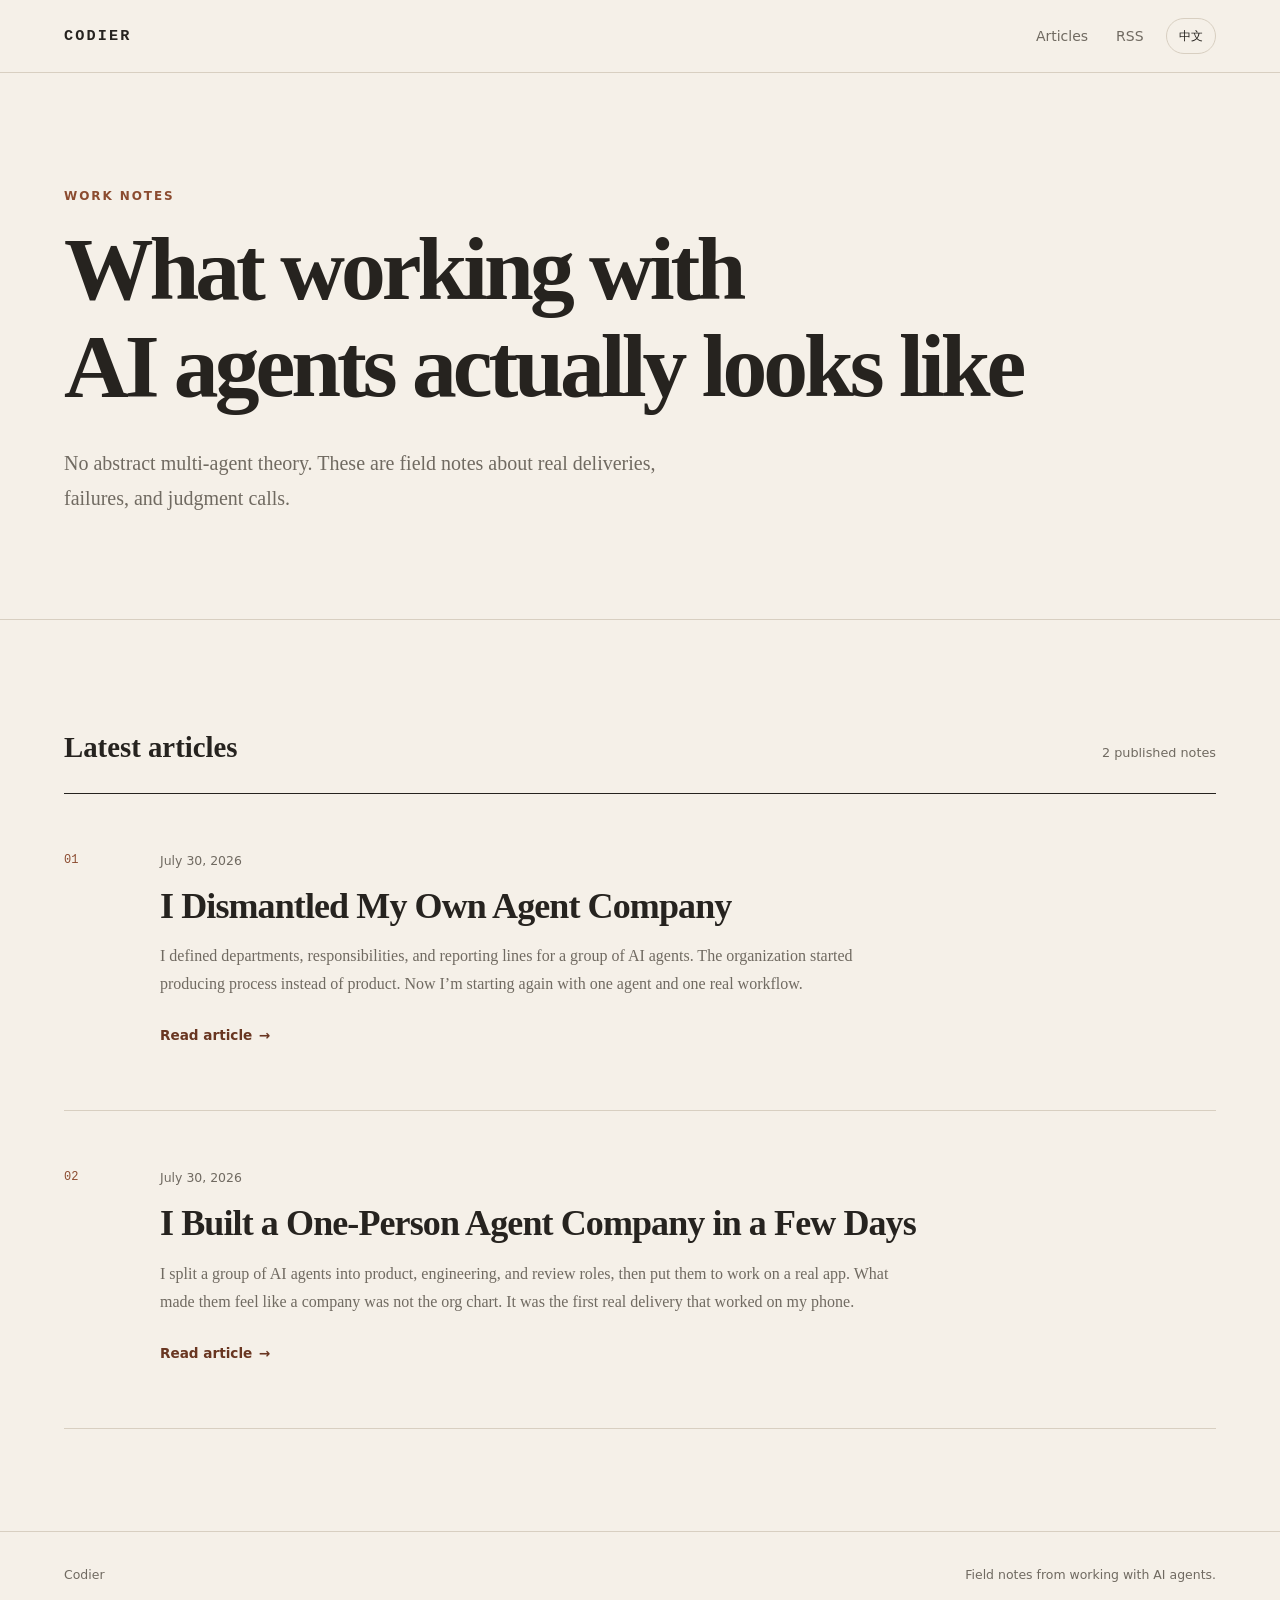
==== en/index.html @ 63febeb6 "deploy: publish bilingual Codier blog" ====
<!DOCTYPE html><html lang="en" data-current-language="en"><head><meta charset="UTF-8"><meta name="viewport" content="width=device-width, initial-scale=1"><meta name="theme-color" content="#f5f0e8"><meta name="description" content="Field notes from building and working with AI agents: real deliveries, failures, and judgment calls."><meta name="generator" content="Astro v7.1.6"><link rel="canonical" href="https://codier.github.io/en/"><link rel="alternate" hreflang="en" href="https://codier.github.io/en/"><link rel="alternate" hreflang="zh-CN" href="https://codier.github.io/"><link rel="alternate" hreflang="x-default" href="https://codier.github.io/"><link rel="icon" href="/favicon.svg" type="image/svg+xml"><link rel="alternate" type="application/rss+xml" title="Codier English RSS" href="/en/rss.xml"><meta property="og:site_name" content="Codier"><meta property="og:type" content="website"><meta property="og:locale" content="en_US"><meta property="og:title" content="Codier · Working with AI agents"><meta property="og:description" content="Field notes from building and working with AI agents: real deliveries, failures, and judgment calls."><meta property="og:url" content="https://codier.github.io/en/"><title>Codier · Working with AI agents</title><link rel="stylesheet" href="/_astro/BaseLayout.C0Il_AHh.css"></head><body data-alternate-path="/"><a class="skip-link" href="#main-content">Skip to content</a><header class="site-header"><div class="header-inner"><a class="wordmark" href="/en/" aria-label="Codier home">Codier</a><div class="header-actions"><nav aria-label="Main navigation"><a href="/en/#articles">Articles</a><a href="/en/rss.xml">RSS</a></nav><a class="language-switch" href="/#language-zh" hreflang="zh-CN" data-language-switch="zh" aria-label="切换到中文">中文</a></div></div></header><main id="main-content"><section class="hero"><div class="hero-inner"><p class="eyebrow">Work notes</p><h1>What working with<br>AI agents actually looks like</h1><p class="hero-intro">No abstract multi-agent theory. These are field notes about real deliveries, failures, and judgment calls.</p></div></section><section class="article-list-section" id="articles" aria-labelledby="articles-title"><div class="section-heading"><h2 id="articles-title">Latest articles</h2><p>2 published notes</p></div><ol class="article-list"><li><article class="article-card"><a href="/en/posts/dismantling-my-agent-company/" aria-label="Read: I Dismantled My Own Agent Company"><span class="article-number" aria-hidden="true">01</span><div class="article-card-body"><time datetime="2026-07-30T00:00:00.000Z">July 30, 2026</time><h3>I Dismantled My Own Agent Company</h3><p>I defined departments, responsibilities, and reporting lines for a group of AI agents. The organization started producing process instead of product. Now I’m starting again with one agent and one real workflow.</p><span class="read-more">Read article <span aria-hidden="true">→</span></span></div></a></article></li><li><article class="article-card"><a href="/en/posts/one-person-agent-company/" aria-label="Read: I Built a One-Person Agent Company in a Few Days"><span class="article-number" aria-hidden="true">02</span><div class="article-card-body"><time datetime="2026-07-30T00:00:00.000Z">July 30, 2026</time><h3>I Built a One-Person Agent Company in a Few Days</h3><p>I split a group of AI agents into product, engineering, and review roles, then put them to work on a real app. What made them feel like a company was not the org chart. It was the first real delivery that worked on my phone.</p><span class="read-more">Read article <span aria-hidden="true">→</span></span></div></a></article></li></ol></section></main><footer class="site-footer"><div><span>Codier</span><span>Field notes from working with AI agents.</span></div></footer><script>(function(){const lang = "en";
const alternatePath = "/";

      (() => {
        const storageKey = 'codier-language';
        const currentLanguage = lang;
        const counterpart = alternatePath;
        let preference = null;

        try {
          preference = localStorage.getItem(storageKey);
        } catch {
          preference = null;
        }

        const explicitLanguage = location.hash === '#language-zh'
          ? 'zh'
          : location.hash === '#language-en' ? 'en' : null;

        if (explicitLanguage) {
          try {
            localStorage.setItem(storageKey, explicitLanguage);
            preference = explicitLanguage;
          } catch {
            preference = explicitLanguage;
          }
        }

        const browserLanguage = (navigator.languages?.[0] || navigator.language || '').toLowerCase();
        const desiredLanguage = explicitLanguage || (preference === 'zh' || preference === 'en'
          ? preference
          : browserLanguage.startsWith('zh') ? 'zh' : 'en');

        if (desiredLanguage !== currentLanguage) {
          location.replace(counterpart);
          return;
        }

        document.querySelector('[data-language-switch]')?.addEventListener('click', (event) => {
          const target = event.currentTarget.getAttribute('data-language-switch');
          if (target !== 'zh' && target !== 'en') return;
          try {
            localStorage.setItem(storageKey, target);
          } catch {
            // The normal language link still works when storage is unavailable.
          }
        });
      })();
    })();</script></body></html>
---- _astro/BaseLayout.C0Il_AHh.css ----
:root{color-scheme:light;--paper:#f5f0e8;--paper-deep:#ece4d7;--surface:#fbf8f2;--ink:#26231f;--muted:#706a61;--line:#d8cfc1;--accent:#8b4b2f;--accent-dark:#693621;--max-width:72rem;--reading-width:43rem;font-synthesis:none;text-rendering:optimizelegibility;font-family:ui-serif,Songti SC,Noto Serif CJK SC,STSong,SimSun,serif}*,:before,:after{box-sizing:border-box}html{scroll-behavior:smooth;scroll-padding-top:5rem}body{background:var(--paper);min-width:20rem;color:var(--ink);-webkit-font-smoothing:antialiased;overflow-wrap:break-word;margin:0;font-size:1rem;line-height:1.75}a{color:var(--accent-dark);text-underline-offset:.2em;text-decoration-thickness:.08em}a:hover{color:var(--accent)}a:focus-visible,button:focus-visible,audio:focus-visible{outline:3px solid var(--accent);outline-offset:4px;border-radius:.15rem}.skip-link{z-index:100;background:var(--ink);color:#fff;padding:.65rem 1rem;position:fixed;top:.75rem;left:.75rem;transform:translateY(-200%)}.skip-link:focus{transform:translateY(0)}.site-header{border-bottom:1px solid var(--line)}.header-inner,.site-footer>div{width:min(calc(100% - 2rem), var(--max-width));margin-inline:auto}.header-inner{justify-content:space-between;align-items:center;gap:1rem;min-height:4.5rem;display:flex}.wordmark{min-height:2.75rem;color:var(--ink);letter-spacing:.14em;text-transform:uppercase;align-items:center;font-family:ui-monospace,SFMono-Regular,Menlo,Consolas,monospace;font-size:.95rem;font-weight:700;text-decoration:none;display:inline-flex}nav{gap:.25rem;display:flex}.header-actions{align-items:center;gap:.65rem;display:flex}.language-switch{border:1px solid var(--line);min-height:2.2rem;color:var(--ink);border-radius:999px;justify-content:center;align-items:center;padding:.2rem .75rem;font-family:ui-sans-serif,system-ui,sans-serif;font-size:.78rem;font-weight:650;line-height:1;text-decoration:none;display:inline-flex}.language-switch:hover{border-color:var(--accent);background:var(--surface)}nav a{min-width:2.75rem;min-height:2.75rem;color:var(--muted);justify-content:center;align-items:center;padding-inline:.75rem;font-family:ui-sans-serif,system-ui,sans-serif;font-size:.875rem;text-decoration:none;display:inline-flex}.hero{border-bottom:1px solid var(--line)}.hero-inner{width:min(calc(100% - 2rem), var(--max-width));margin-inline:auto;padding:clamp(4rem,9vw,8.5rem) 0 clamp(3.5rem,8vw,7rem)}.eyebrow{color:var(--accent);letter-spacing:.16em;text-transform:uppercase;margin:0 0 1rem;font-family:ui-sans-serif,system-ui,sans-serif;font-size:.75rem;font-weight:700;line-height:1.4}.hero h1{letter-spacing:-.045em;max-width:12em;margin:0;font-size:clamp(2.6rem,7vw,6.25rem);font-weight:600;line-height:1.08}.hero-intro{max-width:37rem;color:var(--muted);margin:2rem 0 0;font-size:clamp(1.05rem,2vw,1.25rem)}.article-list-section{width:min(calc(100% - 2rem), var(--max-width));margin-inline:auto;padding:clamp(3.5rem,8vw,6.5rem) 0}.section-heading{border-bottom:1px solid var(--ink);justify-content:space-between;align-items:baseline;gap:1rem;padding-bottom:1.25rem;display:flex}.section-heading h2{margin:0;font-size:clamp(1.35rem,3vw,1.8rem);font-weight:600}.section-heading p{color:var(--muted);margin:0;font-family:ui-sans-serif,system-ui,sans-serif;font-size:.8rem}.article-list{margin:0;padding:0;list-style:none}.article-card{border-bottom:1px solid var(--line)}.article-card>a{color:inherit;grid-template-columns:3rem minmax(0,1fr);gap:clamp(1rem,4vw,3rem);padding:clamp(1.75rem,5vw,3.25rem) 0;text-decoration:none;display:grid}.article-card>a:hover h3{color:var(--accent)}.article-number{color:var(--accent);padding-top:.25rem;font-family:ui-monospace,SFMono-Regular,Menlo,Consolas,monospace;font-size:.75rem}.article-card-body time,.article-meta{color:var(--muted);font-family:ui-sans-serif,system-ui,sans-serif;font-size:.78rem}.article-card h3{letter-spacing:-.025em;max-width:24em;margin:.5rem 0 .75rem;font-size:clamp(1.4rem,3.4vw,2.25rem);font-weight:600;line-height:1.35;transition:color .16s}.article-card p{max-width:47rem;color:var(--muted);margin:0}.read-more{min-height:2.75rem;color:var(--accent-dark);align-items:center;gap:.4rem;margin-top:1rem;font-family:ui-sans-serif,system-ui,sans-serif;font-size:.85rem;font-weight:600;display:inline-flex}.article-shell{width:min(calc(100% - 2rem), var(--reading-width));margin-inline:auto;padding:2rem 0 clamp(4rem,9vw,7rem)}.back-link,.download-link,.article-end a{align-items:center;min-height:2.75rem;font-family:ui-sans-serif,system-ui,sans-serif;font-size:.85rem;display:inline-flex}.article-header{border-bottom:1px solid var(--line);padding:clamp(2.25rem,7vw,5rem) 0 clamp(2.5rem,7vw,4.5rem)}.article-header .eyebrow{margin-top:2.25rem}.article-header h1{letter-spacing:-.04em;text-wrap:balance;margin:0;font-size:clamp(2.15rem,6vw,4.2rem);font-weight:600;line-height:1.16}.article-summary{color:var(--muted);margin:1.5rem 0 0;font-size:clamp(1.05rem,2.4vw,1.25rem)}.article-meta{flex-wrap:wrap;gap:.45rem;margin-top:1.5rem;display:flex}.audio-card{border:1px solid var(--line);background:var(--surface);border-radius:.35rem;margin:2.5rem 0;padding:1.25rem}.audio-heading{justify-content:space-between;align-items:end;gap:1rem;margin-bottom:1rem;display:flex}.audio-heading .eyebrow{margin-bottom:.3rem}.audio-heading h2{margin:0;font-size:1rem;font-weight:600}.download-link{flex:none}audio{width:100%;min-height:2.75rem;display:block}.article-body{padding-top:1rem;font-size:clamp(1.05rem,2vw,1.15rem);line-height:1.95}.article-body>:first-child{margin-top:0}.article-body h2,.article-body h3{text-wrap:balance;margin:2.8em 0 .8em;line-height:1.35}.article-body h2{font-size:1.6em}.article-body h3{font-size:1.25em}.article-body p{margin:1.35em 0}.article-body blockquote{border-left:3px solid var(--accent);color:#514b43;margin:1.8em 0;padding:.1rem 0 .1rem 1.25rem}.article-body blockquote p{margin:.6em 0}.article-body pre{border:1px solid var(--line);-webkit-overflow-scrolling:touch;border-radius:.3rem;margin:1.8em 0;padding:1rem 1.15rem;font-size:.85rem;line-height:1.7;overflow-x:auto;background:var(--surface)!important}.article-body code{font-family:ui-monospace,SFMono-Regular,Menlo,Consolas,monospace}.article-body :not(pre)>code{background:var(--paper-deep);border-radius:.2em;padding:.1em .3em;font-size:.9em}.article-body img{max-width:100%;height:auto;margin:2rem auto;display:block}.article-body a{padding-block:.2rem}.article-end{border-top:1px solid var(--line);text-align:center;margin-top:4rem;padding-top:2rem}.article-end>span{background:var(--accent);width:2rem;height:1px;margin:0 auto 1.25rem;display:block}.article-end p{color:var(--muted);margin:0}.site-footer{border-top:1px solid var(--line);color:var(--muted);padding:2rem 0;font-family:ui-sans-serif,system-ui,sans-serif;font-size:.78rem}.site-footer>div{justify-content:space-between;gap:1rem;display:flex}@media (width<=38rem){.hero-inner,.article-list-section,.header-inner,.site-footer>div,.article-shell{width:min(calc(100% - 1.5rem), var(--max-width))}.hero h1{font-size:clamp(2.5rem,13vw,4rem)}.header-inner{gap:.5rem}.header-actions{gap:.2rem}nav a{padding-inline:.45rem}.language-switch{padding-inline:.6rem;font-size:.72rem}.article-card>a{grid-template-columns:2rem minmax(0,1fr)}.audio-heading,.site-footer>div{flex-direction:column;align-items:flex-start}.download-link{margin:-.4rem 0}.article-body{line-height:1.9}}@media (prefers-reduced-motion:reduce){html{scroll-behavior:auto}*,:before,:after{scroll-behavior:auto!important;transition-duration:.01ms!important;animation-duration:.01ms!important;animation-iteration-count:1!important}}
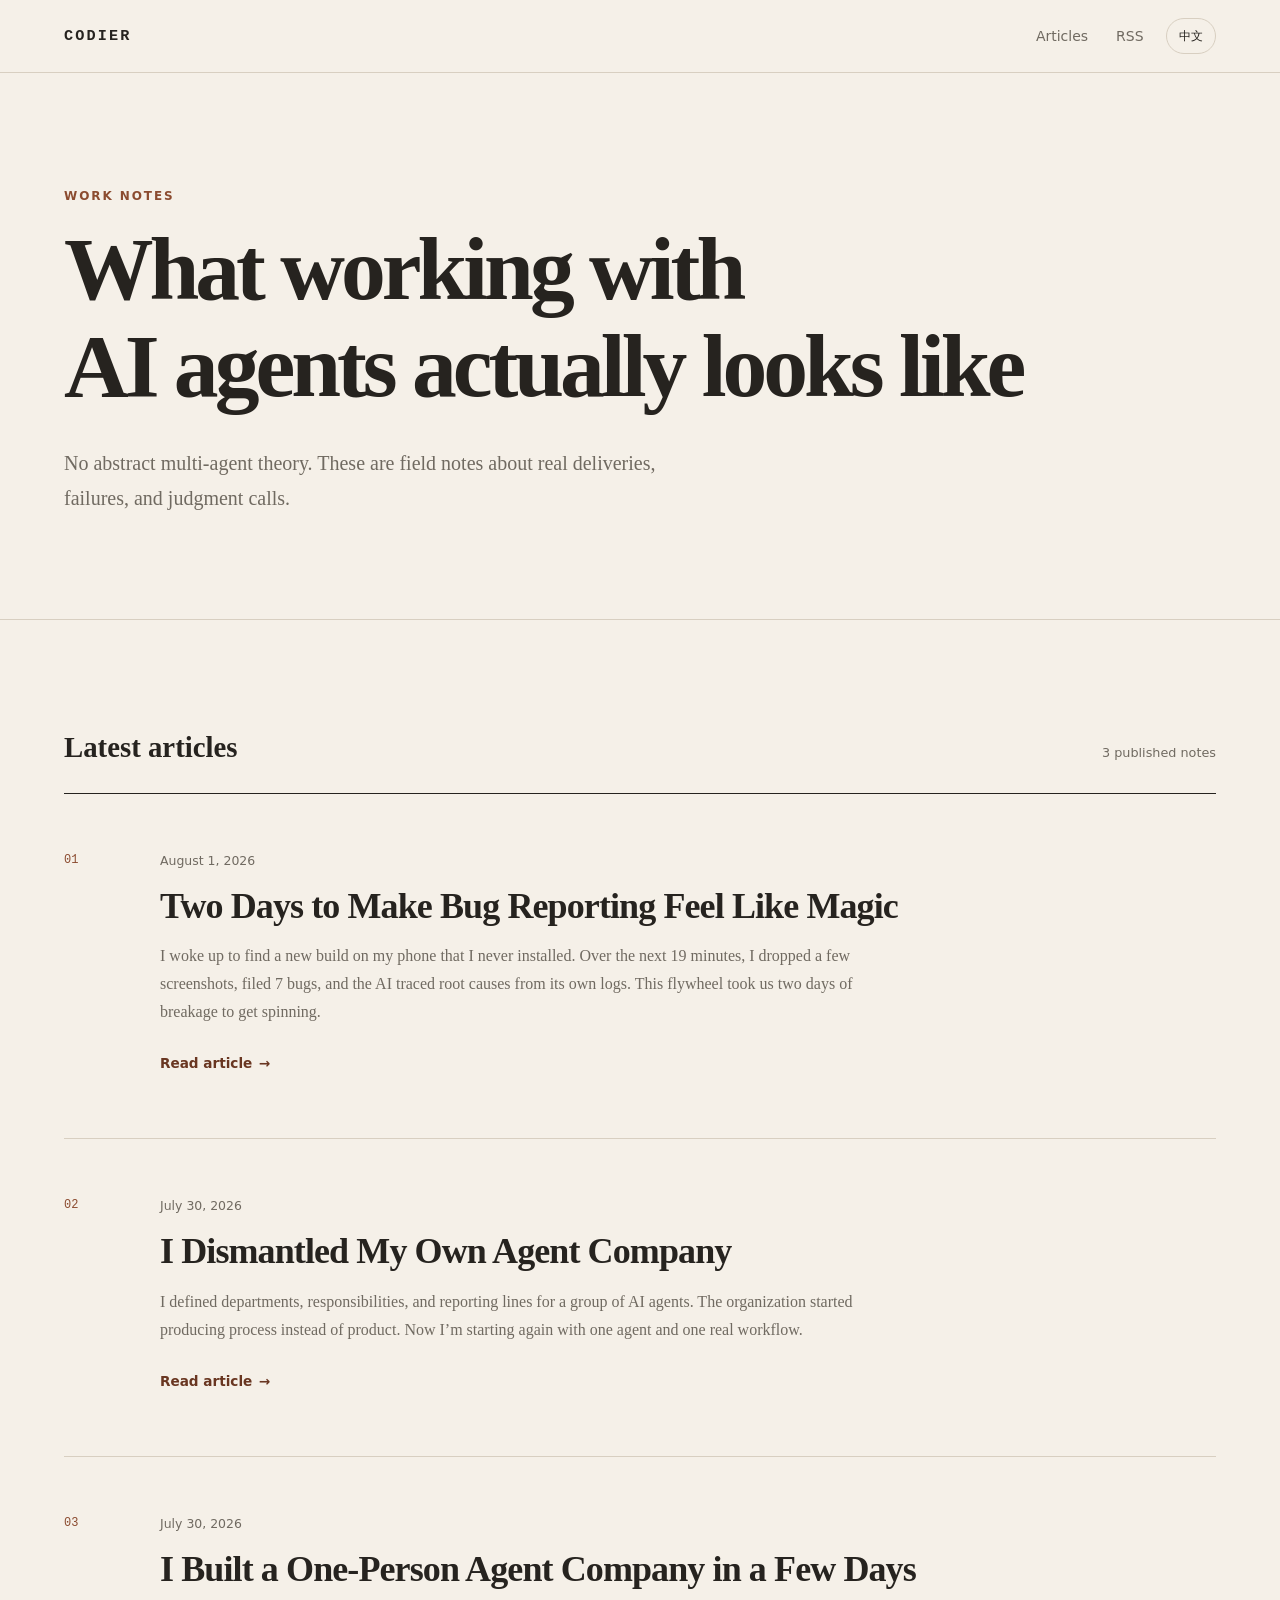
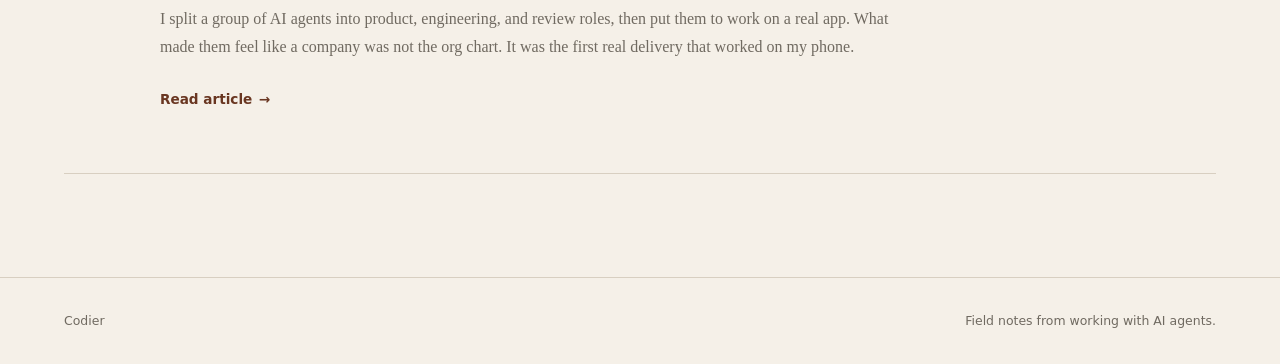
==== commit c173cb35: "deploy: publish bug-reporting-flywheel" ====
--- a/en/index.html
+++ b/en/index.html
@@ -1,4 +1,4 @@
-<!DOCTYPE html><html lang="en" data-current-language="en"><head><meta charset="UTF-8"><meta name="viewport" content="width=device-width, initial-scale=1"><meta name="theme-color" content="#f5f0e8"><meta name="description" content="Field notes from building and working with AI agents: real deliveries, failures, and judgment calls."><meta name="generator" content="Astro v7.1.6"><link rel="canonical" href="https://codier.github.io/en/"><link rel="alternate" hreflang="en" href="https://codier.github.io/en/"><link rel="alternate" hreflang="zh-CN" href="https://codier.github.io/"><link rel="alternate" hreflang="x-default" href="https://codier.github.io/"><link rel="icon" href="/favicon.svg" type="image/svg+xml"><link rel="alternate" type="application/rss+xml" title="Codier English RSS" href="/en/rss.xml"><meta property="og:site_name" content="Codier"><meta property="og:type" content="website"><meta property="og:locale" content="en_US"><meta property="og:title" content="Codier · Working with AI agents"><meta property="og:description" content="Field notes from building and working with AI agents: real deliveries, failures, and judgment calls."><meta property="og:url" content="https://codier.github.io/en/"><title>Codier · Working with AI agents</title><link rel="stylesheet" href="/_astro/BaseLayout.C0Il_AHh.css"></head><body data-alternate-path="/"><a class="skip-link" href="#main-content">Skip to content</a><header class="site-header"><div class="header-inner"><a class="wordmark" href="/en/" aria-label="Codier home">Codier</a><div class="header-actions"><nav aria-label="Main navigation"><a href="/en/#articles">Articles</a><a href="/en/rss.xml">RSS</a></nav><a class="language-switch" href="/#language-zh" hreflang="zh-CN" data-language-switch="zh" aria-label="切换到中文">中文</a></div></div></header><main id="main-content"><section class="hero"><div class="hero-inner"><p class="eyebrow">Work notes</p><h1>What working with<br>AI agents actually looks like</h1><p class="hero-intro">No abstract multi-agent theory. These are field notes about real deliveries, failures, and judgment calls.</p></div></section><section class="article-list-section" id="articles" aria-labelledby="articles-title"><div class="section-heading"><h2 id="articles-title">Latest articles</h2><p>2 published notes</p></div><ol class="article-list"><li><article class="article-card"><a href="/en/posts/dismantling-my-agent-company/" aria-label="Read: I Dismantled My Own Agent Company"><span class="article-number" aria-hidden="true">01</span><div class="article-card-body"><time datetime="2026-07-30T00:00:00.000Z">July 30, 2026</time><h3>I Dismantled My Own Agent Company</h3><p>I defined departments, responsibilities, and reporting lines for a group of AI agents. The organization started producing process instead of product. Now I’m starting again with one agent and one real workflow.</p><span class="read-more">Read article <span aria-hidden="true">→</span></span></div></a></article></li><li><article class="article-card"><a href="/en/posts/one-person-agent-company/" aria-label="Read: I Built a One-Person Agent Company in a Few Days"><span class="article-number" aria-hidden="true">02</span><div class="article-card-body"><time datetime="2026-07-30T00:00:00.000Z">July 30, 2026</time><h3>I Built a One-Person Agent Company in a Few Days</h3><p>I split a group of AI agents into product, engineering, and review roles, then put them to work on a real app. What made them feel like a company was not the org chart. It was the first real delivery that worked on my phone.</p><span class="read-more">Read article <span aria-hidden="true">→</span></span></div></a></article></li></ol></section></main><footer class="site-footer"><div><span>Codier</span><span>Field notes from working with AI agents.</span></div></footer><script>(function(){const lang = "en";
+<!DOCTYPE html><html lang="en" data-current-language="en"><head><meta charset="UTF-8"><meta name="viewport" content="width=device-width, initial-scale=1"><meta name="theme-color" content="#f5f0e8"><meta name="description" content="Field notes from building and working with AI agents: real deliveries, failures, and judgment calls."><meta name="generator" content="Astro v7.1.6"><link rel="canonical" href="https://codier.github.io/en/"><link rel="alternate" hreflang="en" href="https://codier.github.io/en/"><link rel="alternate" hreflang="zh-CN" href="https://codier.github.io/"><link rel="alternate" hreflang="x-default" href="https://codier.github.io/"><link rel="icon" href="/favicon.svg" type="image/svg+xml"><link rel="alternate" type="application/rss+xml" title="Codier English RSS" href="/en/rss.xml"><meta property="og:site_name" content="Codier"><meta property="og:type" content="website"><meta property="og:locale" content="en_US"><meta property="og:title" content="Codier · Working with AI agents"><meta property="og:description" content="Field notes from building and working with AI agents: real deliveries, failures, and judgment calls."><meta property="og:url" content="https://codier.github.io/en/"><title>Codier · Working with AI agents</title><link rel="stylesheet" href="/_astro/BaseLayout.C0Il_AHh.css"></head><body data-alternate-path="/"><a class="skip-link" href="#main-content">Skip to content</a><header class="site-header"><div class="header-inner"><a class="wordmark" href="/en/" aria-label="Codier home">Codier</a><div class="header-actions"><nav aria-label="Main navigation"><a href="/en/#articles">Articles</a><a href="/en/rss.xml">RSS</a></nav><a class="language-switch" href="/#language-zh" hreflang="zh-CN" data-language-switch="zh" aria-label="切换到中文">中文</a></div></div></header><main id="main-content"><section class="hero"><div class="hero-inner"><p class="eyebrow">Work notes</p><h1>What working with<br>AI agents actually looks like</h1><p class="hero-intro">No abstract multi-agent theory. These are field notes about real deliveries, failures, and judgment calls.</p></div></section><section class="article-list-section" id="articles" aria-labelledby="articles-title"><div class="section-heading"><h2 id="articles-title">Latest articles</h2><p>3 published notes</p></div><ol class="article-list"><li><article class="article-card"><a href="/en/posts/bug-reporting-flywheel/" aria-label="Read: Two Days to Make Bug Reporting Feel Like Magic"><span class="article-number" aria-hidden="true">01</span><div class="article-card-body"><time datetime="2026-08-01T00:00:00.000Z">August 1, 2026</time><h3>Two Days to Make Bug Reporting Feel Like Magic</h3><p>I woke up to find a new build on my phone that I never installed. Over the next 19 minutes, I dropped a few screenshots, filed 7 bugs, and the AI traced root causes from its own logs. This flywheel took us two days of breakage to get spinning.</p><span class="read-more">Read article <span aria-hidden="true">→</span></span></div></a></article></li><li><article class="article-card"><a href="/en/posts/dismantling-my-agent-company/" aria-label="Read: I Dismantled My Own Agent Company"><span class="article-number" aria-hidden="true">02</span><div class="article-card-body"><time datetime="2026-07-30T00:00:00.000Z">July 30, 2026</time><h3>I Dismantled My Own Agent Company</h3><p>I defined departments, responsibilities, and reporting lines for a group of AI agents. The organization started producing process instead of product. Now I’m starting again with one agent and one real workflow.</p><span class="read-more">Read article <span aria-hidden="true">→</span></span></div></a></article></li><li><article class="article-card"><a href="/en/posts/one-person-agent-company/" aria-label="Read: I Built a One-Person Agent Company in a Few Days"><span class="article-number" aria-hidden="true">03</span><div class="article-card-body"><time datetime="2026-07-30T00:00:00.000Z">July 30, 2026</time><h3>I Built a One-Person Agent Company in a Few Days</h3><p>I split a group of AI agents into product, engineering, and review roles, then put them to work on a real app. What made them feel like a company was not the org chart. It was the first real delivery that worked on my phone.</p><span class="read-more">Read article <span aria-hidden="true">→</span></span></div></a></article></li></ol></section></main><footer class="site-footer"><div><span>Codier</span><span>Field notes from working with AI agents.</span></div></footer><script>(function(){const lang = "en";
 const alternatePath = "/";
 
       (() => {
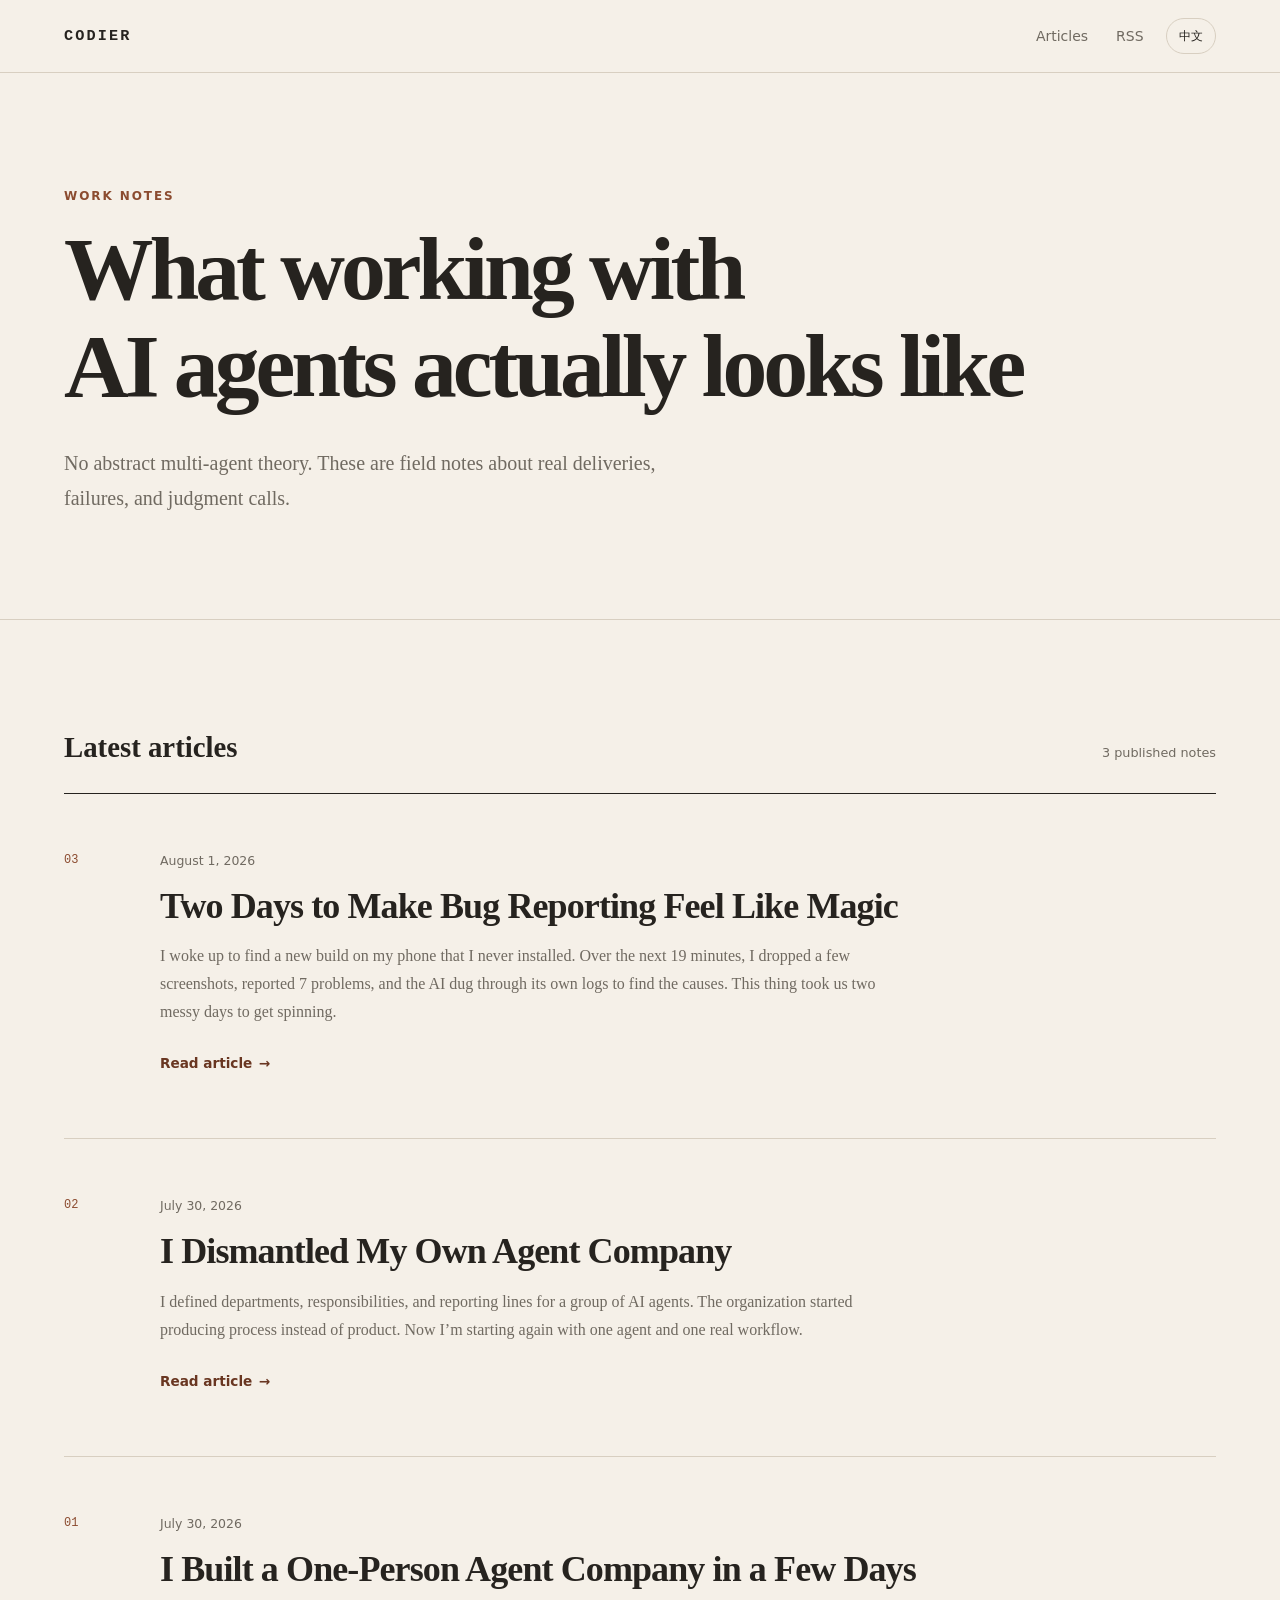
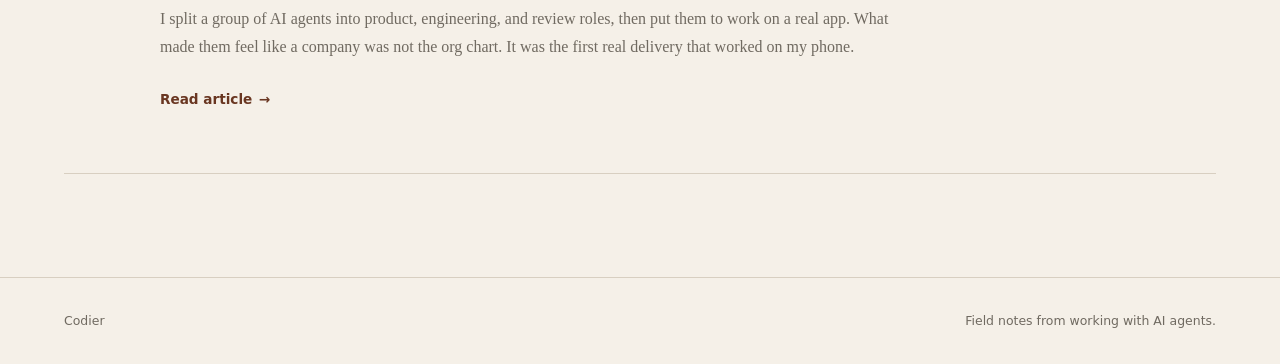
==== commit 68af83d5: "deploy: plain-language flywheel post + numbering fix" ====
--- a/en/index.html
+++ b/en/index.html
@@ -1,4 +1,4 @@
-<!DOCTYPE html><html lang="en" data-current-language="en"><head><meta charset="UTF-8"><meta name="viewport" content="width=device-width, initial-scale=1"><meta name="theme-color" content="#f5f0e8"><meta name="description" content="Field notes from building and working with AI agents: real deliveries, failures, and judgment calls."><meta name="generator" content="Astro v7.1.6"><link rel="canonical" href="https://codier.github.io/en/"><link rel="alternate" hreflang="en" href="https://codier.github.io/en/"><link rel="alternate" hreflang="zh-CN" href="https://codier.github.io/"><link rel="alternate" hreflang="x-default" href="https://codier.github.io/"><link rel="icon" href="/favicon.svg" type="image/svg+xml"><link rel="alternate" type="application/rss+xml" title="Codier English RSS" href="/en/rss.xml"><meta property="og:site_name" content="Codier"><meta property="og:type" content="website"><meta property="og:locale" content="en_US"><meta property="og:title" content="Codier · Working with AI agents"><meta property="og:description" content="Field notes from building and working with AI agents: real deliveries, failures, and judgment calls."><meta property="og:url" content="https://codier.github.io/en/"><title>Codier · Working with AI agents</title><link rel="stylesheet" href="/_astro/BaseLayout.C0Il_AHh.css"></head><body data-alternate-path="/"><a class="skip-link" href="#main-content">Skip to content</a><header class="site-header"><div class="header-inner"><a class="wordmark" href="/en/" aria-label="Codier home">Codier</a><div class="header-actions"><nav aria-label="Main navigation"><a href="/en/#articles">Articles</a><a href="/en/rss.xml">RSS</a></nav><a class="language-switch" href="/#language-zh" hreflang="zh-CN" data-language-switch="zh" aria-label="切换到中文">中文</a></div></div></header><main id="main-content"><section class="hero"><div class="hero-inner"><p class="eyebrow">Work notes</p><h1>What working with<br>AI agents actually looks like</h1><p class="hero-intro">No abstract multi-agent theory. These are field notes about real deliveries, failures, and judgment calls.</p></div></section><section class="article-list-section" id="articles" aria-labelledby="articles-title"><div class="section-heading"><h2 id="articles-title">Latest articles</h2><p>3 published notes</p></div><ol class="article-list"><li><article class="article-card"><a href="/en/posts/bug-reporting-flywheel/" aria-label="Read: Two Days to Make Bug Reporting Feel Like Magic"><span class="article-number" aria-hidden="true">01</span><div class="article-card-body"><time datetime="2026-08-01T00:00:00.000Z">August 1, 2026</time><h3>Two Days to Make Bug Reporting Feel Like Magic</h3><p>I woke up to find a new build on my phone that I never installed. Over the next 19 minutes, I dropped a few screenshots, filed 7 bugs, and the AI traced root causes from its own logs. This flywheel took us two days of breakage to get spinning.</p><span class="read-more">Read article <span aria-hidden="true">→</span></span></div></a></article></li><li><article class="article-card"><a href="/en/posts/dismantling-my-agent-company/" aria-label="Read: I Dismantled My Own Agent Company"><span class="article-number" aria-hidden="true">02</span><div class="article-card-body"><time datetime="2026-07-30T00:00:00.000Z">July 30, 2026</time><h3>I Dismantled My Own Agent Company</h3><p>I defined departments, responsibilities, and reporting lines for a group of AI agents. The organization started producing process instead of product. Now I’m starting again with one agent and one real workflow.</p><span class="read-more">Read article <span aria-hidden="true">→</span></span></div></a></article></li><li><article class="article-card"><a href="/en/posts/one-person-agent-company/" aria-label="Read: I Built a One-Person Agent Company in a Few Days"><span class="article-number" aria-hidden="true">03</span><div class="article-card-body"><time datetime="2026-07-30T00:00:00.000Z">July 30, 2026</time><h3>I Built a One-Person Agent Company in a Few Days</h3><p>I split a group of AI agents into product, engineering, and review roles, then put them to work on a real app. What made them feel like a company was not the org chart. It was the first real delivery that worked on my phone.</p><span class="read-more">Read article <span aria-hidden="true">→</span></span></div></a></article></li></ol></section></main><footer class="site-footer"><div><span>Codier</span><span>Field notes from working with AI agents.</span></div></footer><script>(function(){const lang = "en";
+<!DOCTYPE html><html lang="en" data-current-language="en"><head><meta charset="UTF-8"><meta name="viewport" content="width=device-width, initial-scale=1"><meta name="theme-color" content="#f5f0e8"><meta name="description" content="Field notes from building and working with AI agents: real deliveries, failures, and judgment calls."><meta name="generator" content="Astro v7.1.6"><link rel="canonical" href="https://codier.github.io/en/"><link rel="alternate" hreflang="en" href="https://codier.github.io/en/"><link rel="alternate" hreflang="zh-CN" href="https://codier.github.io/"><link rel="alternate" hreflang="x-default" href="https://codier.github.io/"><link rel="icon" href="/favicon.svg" type="image/svg+xml"><link rel="alternate" type="application/rss+xml" title="Codier English RSS" href="/en/rss.xml"><meta property="og:site_name" content="Codier"><meta property="og:type" content="website"><meta property="og:locale" content="en_US"><meta property="og:title" content="Codier · Working with AI agents"><meta property="og:description" content="Field notes from building and working with AI agents: real deliveries, failures, and judgment calls."><meta property="og:url" content="https://codier.github.io/en/"><title>Codier · Working with AI agents</title><link rel="stylesheet" href="/_astro/BaseLayout.C0Il_AHh.css"></head><body data-alternate-path="/"><a class="skip-link" href="#main-content">Skip to content</a><header class="site-header"><div class="header-inner"><a class="wordmark" href="/en/" aria-label="Codier home">Codier</a><div class="header-actions"><nav aria-label="Main navigation"><a href="/en/#articles">Articles</a><a href="/en/rss.xml">RSS</a></nav><a class="language-switch" href="/#language-zh" hreflang="zh-CN" data-language-switch="zh" aria-label="切换到中文">中文</a></div></div></header><main id="main-content"><section class="hero"><div class="hero-inner"><p class="eyebrow">Work notes</p><h1>What working with<br>AI agents actually looks like</h1><p class="hero-intro">No abstract multi-agent theory. These are field notes about real deliveries, failures, and judgment calls.</p></div></section><section class="article-list-section" id="articles" aria-labelledby="articles-title"><div class="section-heading"><h2 id="articles-title">Latest articles</h2><p>3 published notes</p></div><ol class="article-list"><li><article class="article-card"><a href="/en/posts/bug-reporting-flywheel/" aria-label="Read: Two Days to Make Bug Reporting Feel Like Magic"><span class="article-number" aria-hidden="true">03</span><div class="article-card-body"><time datetime="2026-08-01T00:00:00.000Z">August 1, 2026</time><h3>Two Days to Make Bug Reporting Feel Like Magic</h3><p>I woke up to find a new build on my phone that I never installed. Over the next 19 minutes, I dropped a few screenshots, reported 7 problems, and the AI dug through its own logs to find the causes. This thing took us two messy days to get spinning.</p><span class="read-more">Read article <span aria-hidden="true">→</span></span></div></a></article></li><li><article class="article-card"><a href="/en/posts/dismantling-my-agent-company/" aria-label="Read: I Dismantled My Own Agent Company"><span class="article-number" aria-hidden="true">02</span><div class="article-card-body"><time datetime="2026-07-30T00:00:00.000Z">July 30, 2026</time><h3>I Dismantled My Own Agent Company</h3><p>I defined departments, responsibilities, and reporting lines for a group of AI agents. The organization started producing process instead of product. Now I’m starting again with one agent and one real workflow.</p><span class="read-more">Read article <span aria-hidden="true">→</span></span></div></a></article></li><li><article class="article-card"><a href="/en/posts/one-person-agent-company/" aria-label="Read: I Built a One-Person Agent Company in a Few Days"><span class="article-number" aria-hidden="true">01</span><div class="article-card-body"><time datetime="2026-07-30T00:00:00.000Z">July 30, 2026</time><h3>I Built a One-Person Agent Company in a Few Days</h3><p>I split a group of AI agents into product, engineering, and review roles, then put them to work on a real app. What made them feel like a company was not the org chart. It was the first real delivery that worked on my phone.</p><span class="read-more">Read article <span aria-hidden="true">→</span></span></div></a></article></li></ol></section></main><footer class="site-footer"><div><span>Codier</span><span>Field notes from working with AI agents.</span></div></footer><script>(function(){const lang = "en";
 const alternatePath = "/";
 
       (() => {
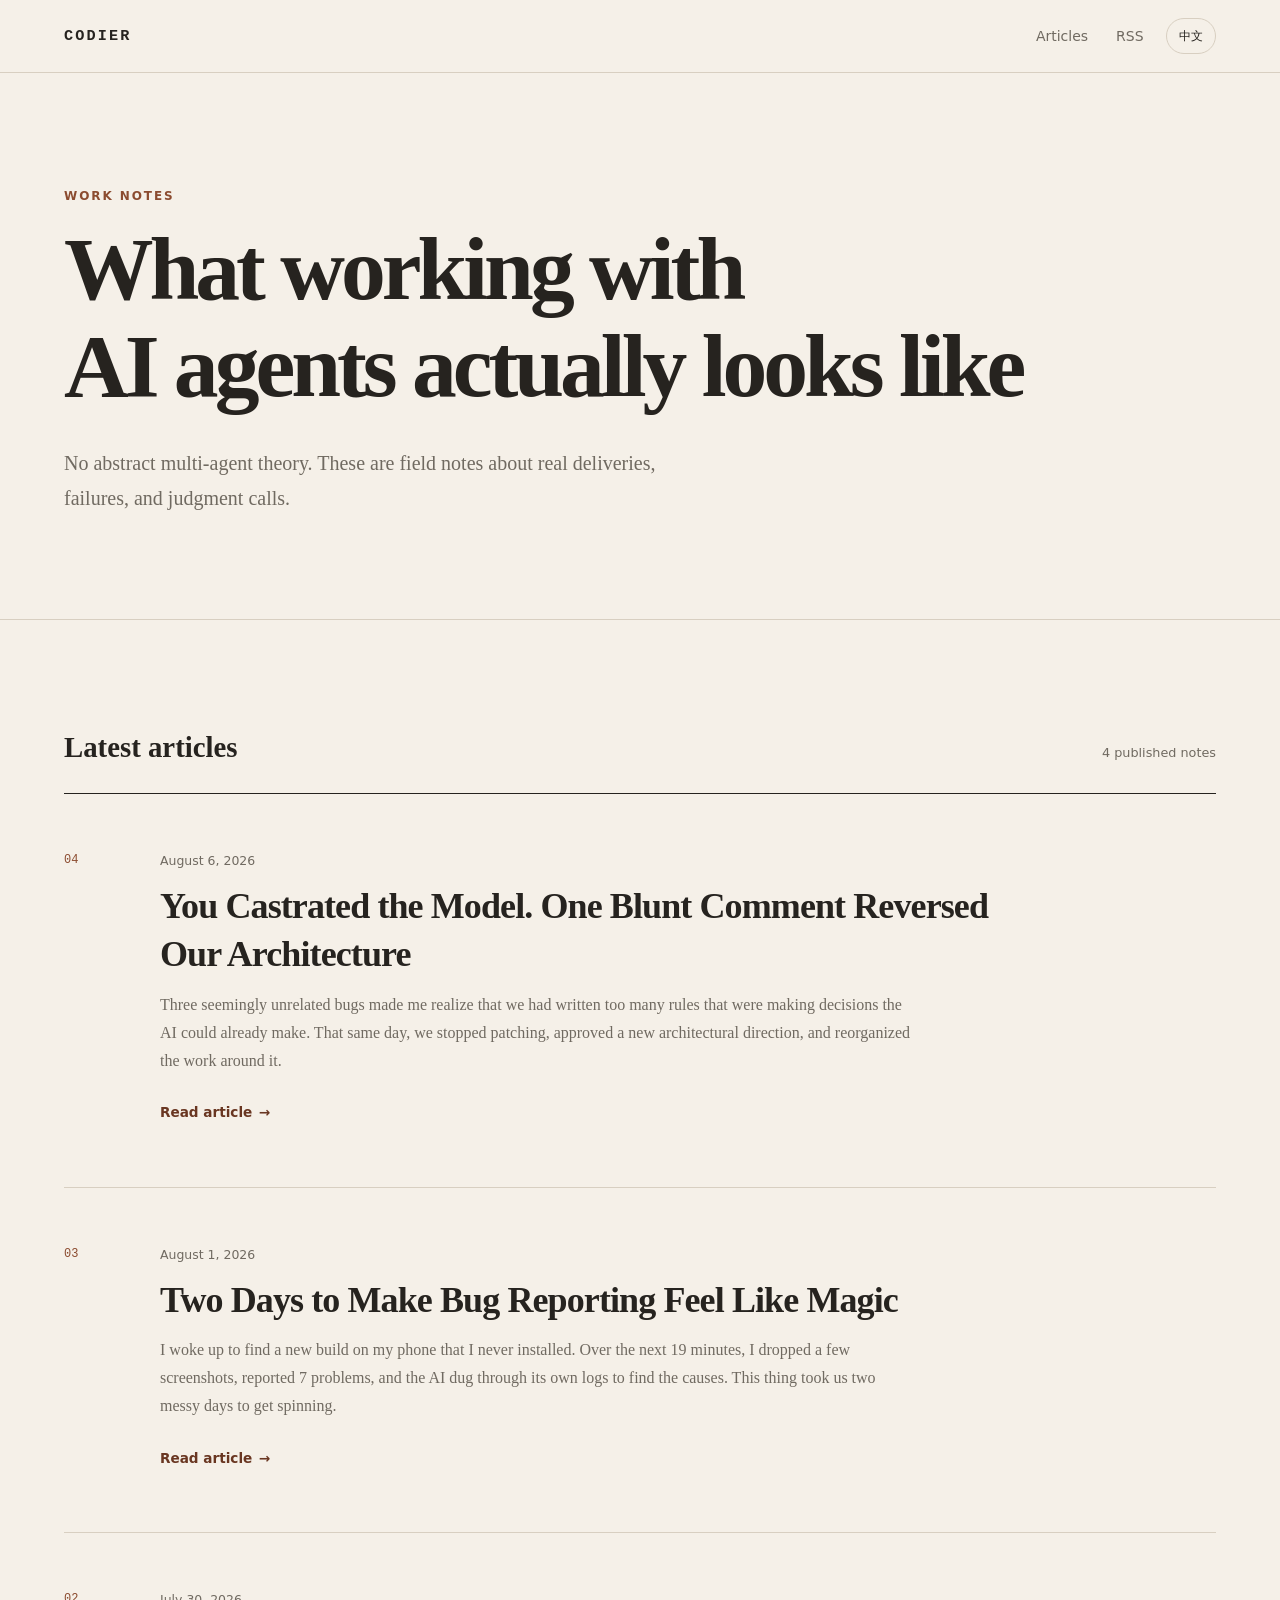
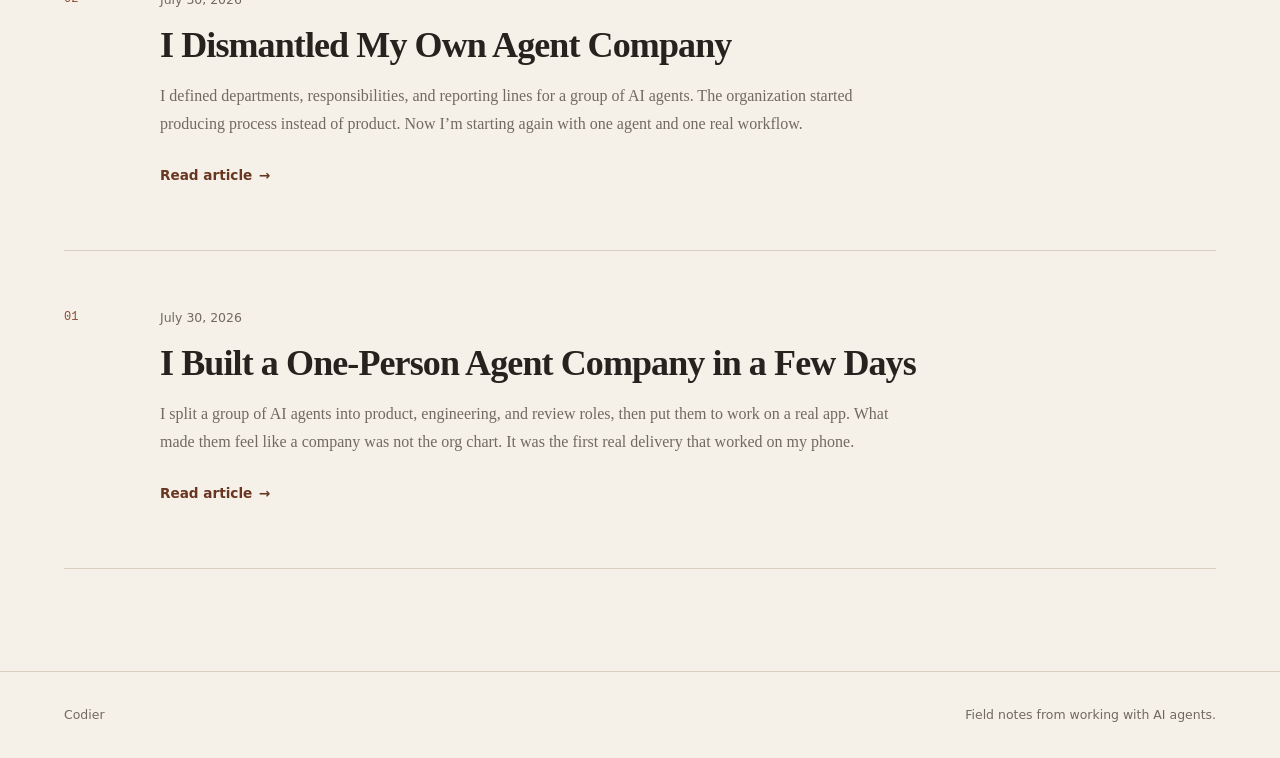
==== commit 295d41d2: "feat: publish model architecture reversal post" ====
--- a/en/index.html
+++ b/en/index.html
@@ -1,4 +1,4 @@
-<!DOCTYPE html><html lang="en" data-current-language="en"><head><meta charset="UTF-8"><meta name="viewport" content="width=device-width, initial-scale=1"><meta name="theme-color" content="#f5f0e8"><meta name="description" content="Field notes from building and working with AI agents: real deliveries, failures, and judgment calls."><meta name="generator" content="Astro v7.1.6"><link rel="canonical" href="https://codier.github.io/en/"><link rel="alternate" hreflang="en" href="https://codier.github.io/en/"><link rel="alternate" hreflang="zh-CN" href="https://codier.github.io/"><link rel="alternate" hreflang="x-default" href="https://codier.github.io/"><link rel="icon" href="/favicon.svg" type="image/svg+xml"><link rel="alternate" type="application/rss+xml" title="Codier English RSS" href="/en/rss.xml"><meta property="og:site_name" content="Codier"><meta property="og:type" content="website"><meta property="og:locale" content="en_US"><meta property="og:title" content="Codier · Working with AI agents"><meta property="og:description" content="Field notes from building and working with AI agents: real deliveries, failures, and judgment calls."><meta property="og:url" content="https://codier.github.io/en/"><title>Codier · Working with AI agents</title><link rel="stylesheet" href="/_astro/BaseLayout.C0Il_AHh.css"></head><body data-alternate-path="/"><a class="skip-link" href="#main-content">Skip to content</a><header class="site-header"><div class="header-inner"><a class="wordmark" href="/en/" aria-label="Codier home">Codier</a><div class="header-actions"><nav aria-label="Main navigation"><a href="/en/#articles">Articles</a><a href="/en/rss.xml">RSS</a></nav><a class="language-switch" href="/#language-zh" hreflang="zh-CN" data-language-switch="zh" aria-label="切换到中文">中文</a></div></div></header><main id="main-content"><section class="hero"><div class="hero-inner"><p class="eyebrow">Work notes</p><h1>What working with<br>AI agents actually looks like</h1><p class="hero-intro">No abstract multi-agent theory. These are field notes about real deliveries, failures, and judgment calls.</p></div></section><section class="article-list-section" id="articles" aria-labelledby="articles-title"><div class="section-heading"><h2 id="articles-title">Latest articles</h2><p>3 published notes</p></div><ol class="article-list"><li><article class="article-card"><a href="/en/posts/bug-reporting-flywheel/" aria-label="Read: Two Days to Make Bug Reporting Feel Like Magic"><span class="article-number" aria-hidden="true">03</span><div class="article-card-body"><time datetime="2026-08-01T00:00:00.000Z">August 1, 2026</time><h3>Two Days to Make Bug Reporting Feel Like Magic</h3><p>I woke up to find a new build on my phone that I never installed. Over the next 19 minutes, I dropped a few screenshots, reported 7 problems, and the AI dug through its own logs to find the causes. This thing took us two messy days to get spinning.</p><span class="read-more">Read article <span aria-hidden="true">→</span></span></div></a></article></li><li><article class="article-card"><a href="/en/posts/dismantling-my-agent-company/" aria-label="Read: I Dismantled My Own Agent Company"><span class="article-number" aria-hidden="true">02</span><div class="article-card-body"><time datetime="2026-07-30T00:00:00.000Z">July 30, 2026</time><h3>I Dismantled My Own Agent Company</h3><p>I defined departments, responsibilities, and reporting lines for a group of AI agents. The organization started producing process instead of product. Now I’m starting again with one agent and one real workflow.</p><span class="read-more">Read article <span aria-hidden="true">→</span></span></div></a></article></li><li><article class="article-card"><a href="/en/posts/one-person-agent-company/" aria-label="Read: I Built a One-Person Agent Company in a Few Days"><span class="article-number" aria-hidden="true">01</span><div class="article-card-body"><time datetime="2026-07-30T00:00:00.000Z">July 30, 2026</time><h3>I Built a One-Person Agent Company in a Few Days</h3><p>I split a group of AI agents into product, engineering, and review roles, then put them to work on a real app. What made them feel like a company was not the org chart. It was the first real delivery that worked on my phone.</p><span class="read-more">Read article <span aria-hidden="true">→</span></span></div></a></article></li></ol></section></main><footer class="site-footer"><div><span>Codier</span><span>Field notes from working with AI agents.</span></div></footer><script>(function(){const lang = "en";
+<!DOCTYPE html><html lang="en" data-current-language="en"><head><meta charset="UTF-8"><meta name="viewport" content="width=device-width, initial-scale=1"><meta name="theme-color" content="#f5f0e8"><meta name="description" content="Field notes from building and working with AI agents: real deliveries, failures, and judgment calls."><meta name="generator" content="Astro v7.1.6"><link rel="canonical" href="https://codier.github.io/en/"><link rel="alternate" hreflang="en" href="https://codier.github.io/en/"><link rel="alternate" hreflang="zh-CN" href="https://codier.github.io/"><link rel="alternate" hreflang="x-default" href="https://codier.github.io/"><link rel="icon" href="/favicon.svg" type="image/svg+xml"><link rel="alternate" type="application/rss+xml" title="Codier English RSS" href="/en/rss.xml"><meta property="og:site_name" content="Codier"><meta property="og:type" content="website"><meta property="og:locale" content="en_US"><meta property="og:title" content="Codier · Working with AI agents"><meta property="og:description" content="Field notes from building and working with AI agents: real deliveries, failures, and judgment calls."><meta property="og:url" content="https://codier.github.io/en/"><title>Codier · Working with AI agents</title><link rel="stylesheet" href="/_astro/BaseLayout.C0Il_AHh.css"></head><body data-alternate-path="/"><a class="skip-link" href="#main-content">Skip to content</a><header class="site-header"><div class="header-inner"><a class="wordmark" href="/en/" aria-label="Codier home">Codier</a><div class="header-actions"><nav aria-label="Main navigation"><a href="/en/#articles">Articles</a><a href="/en/rss.xml">RSS</a></nav><a class="language-switch" href="/#language-zh" hreflang="zh-CN" data-language-switch="zh" aria-label="切换到中文">中文</a></div></div></header><main id="main-content"><section class="hero"><div class="hero-inner"><p class="eyebrow">Work notes</p><h1>What working with<br>AI agents actually looks like</h1><p class="hero-intro">No abstract multi-agent theory. These are field notes about real deliveries, failures, and judgment calls.</p></div></section><section class="article-list-section" id="articles" aria-labelledby="articles-title"><div class="section-heading"><h2 id="articles-title">Latest articles</h2><p>4 published notes</p></div><ol class="article-list"><li><article class="article-card"><a href="/en/posts/you-castrated-the-model/" aria-label="Read: You Castrated the Model. One Blunt Comment Reversed Our Architecture"><span class="article-number" aria-hidden="true">04</span><div class="article-card-body"><time datetime="2026-08-06T00:00:00.000Z">August 6, 2026</time><h3>You Castrated the Model. One Blunt Comment Reversed Our Architecture</h3><p>Three seemingly unrelated bugs made me realize that we had written too many rules that were making decisions the AI could already make. That same day, we stopped patching, approved a new architectural direction, and reorganized the work around it.</p><span class="read-more">Read article <span aria-hidden="true">→</span></span></div></a></article></li><li><article class="article-card"><a href="/en/posts/bug-reporting-flywheel/" aria-label="Read: Two Days to Make Bug Reporting Feel Like Magic"><span class="article-number" aria-hidden="true">03</span><div class="article-card-body"><time datetime="2026-08-01T00:00:00.000Z">August 1, 2026</time><h3>Two Days to Make Bug Reporting Feel Like Magic</h3><p>I woke up to find a new build on my phone that I never installed. Over the next 19 minutes, I dropped a few screenshots, reported 7 problems, and the AI dug through its own logs to find the causes. This thing took us two messy days to get spinning.</p><span class="read-more">Read article <span aria-hidden="true">→</span></span></div></a></article></li><li><article class="article-card"><a href="/en/posts/dismantling-my-agent-company/" aria-label="Read: I Dismantled My Own Agent Company"><span class="article-number" aria-hidden="true">02</span><div class="article-card-body"><time datetime="2026-07-30T00:00:00.000Z">July 30, 2026</time><h3>I Dismantled My Own Agent Company</h3><p>I defined departments, responsibilities, and reporting lines for a group of AI agents. The organization started producing process instead of product. Now I’m starting again with one agent and one real workflow.</p><span class="read-more">Read article <span aria-hidden="true">→</span></span></div></a></article></li><li><article class="article-card"><a href="/en/posts/one-person-agent-company/" aria-label="Read: I Built a One-Person Agent Company in a Few Days"><span class="article-number" aria-hidden="true">01</span><div class="article-card-body"><time datetime="2026-07-30T00:00:00.000Z">July 30, 2026</time><h3>I Built a One-Person Agent Company in a Few Days</h3><p>I split a group of AI agents into product, engineering, and review roles, then put them to work on a real app. What made them feel like a company was not the org chart. It was the first real delivery that worked on my phone.</p><span class="read-more">Read article <span aria-hidden="true">→</span></span></div></a></article></li></ol></section></main><footer class="site-footer"><div><span>Codier</span><span>Field notes from working with AI agents.</span></div></footer><script>(function(){const lang = "en";
 const alternatePath = "/";
 
       (() => {
